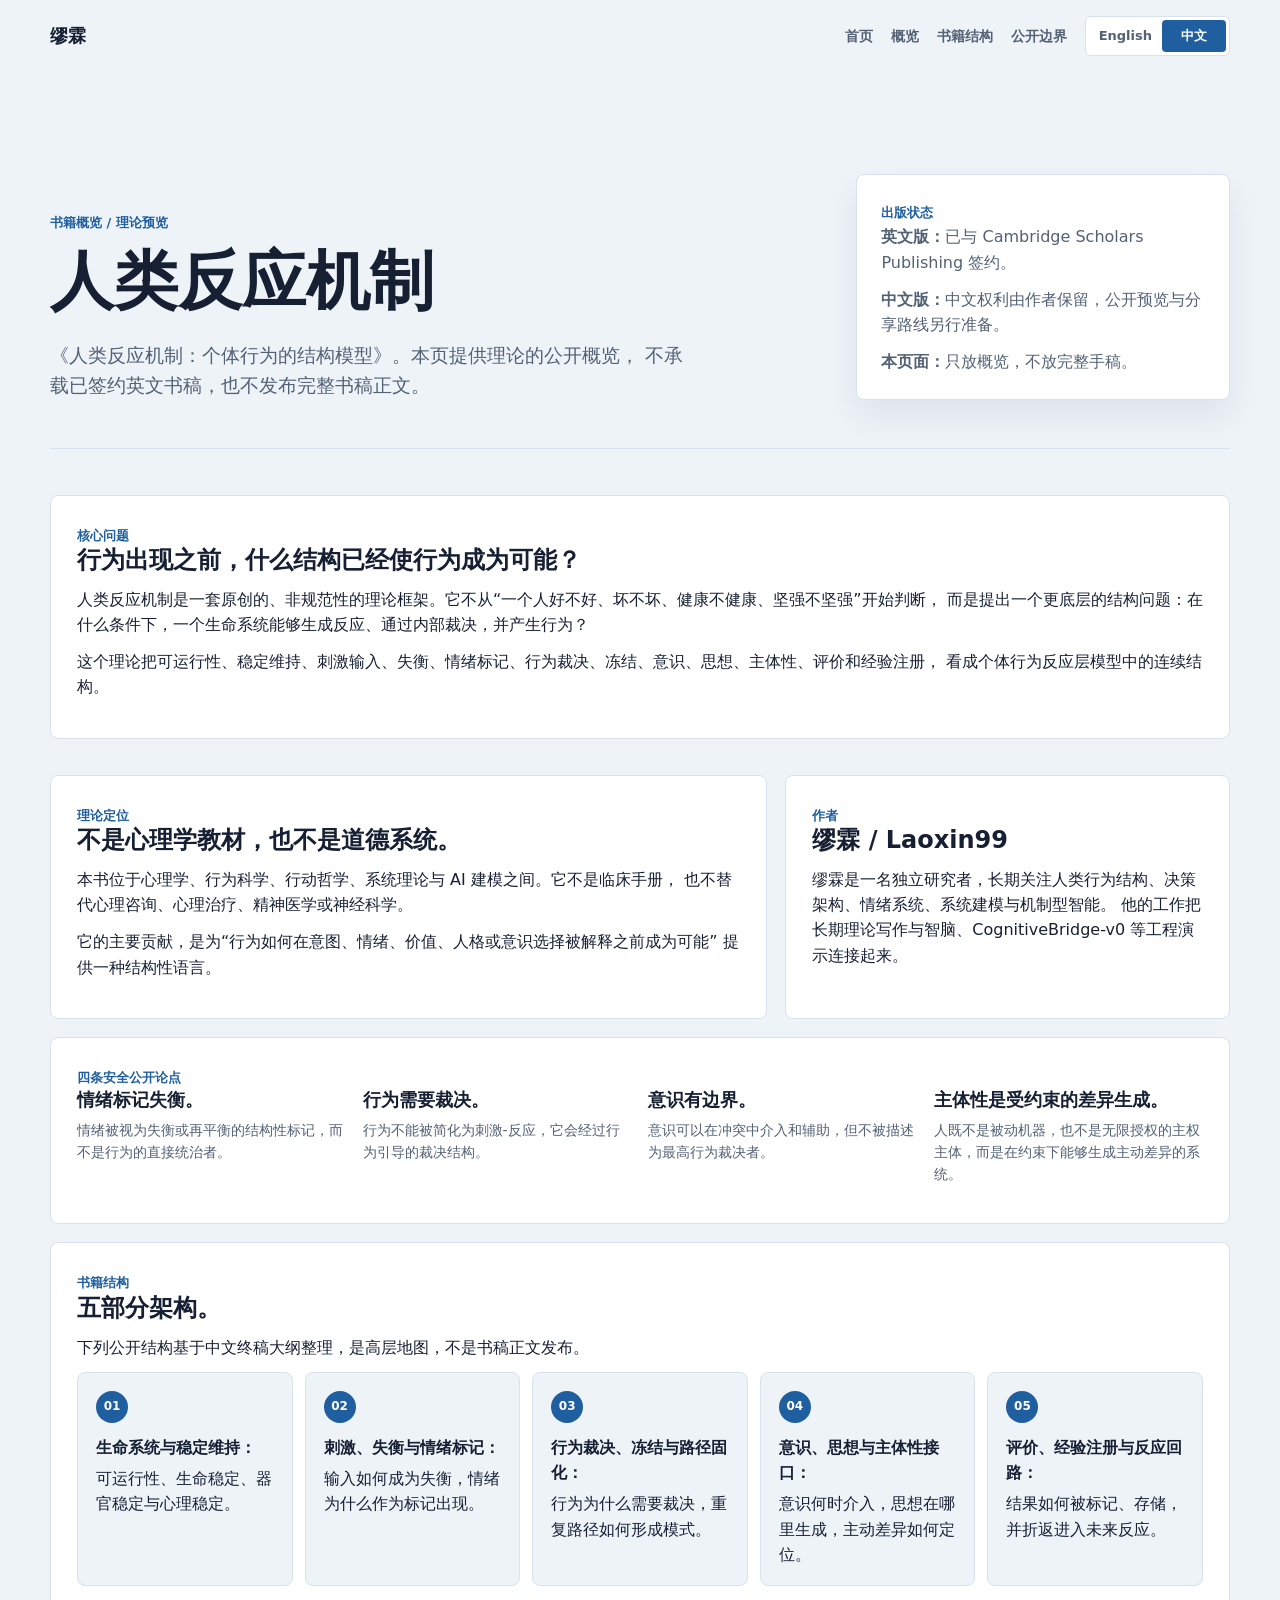
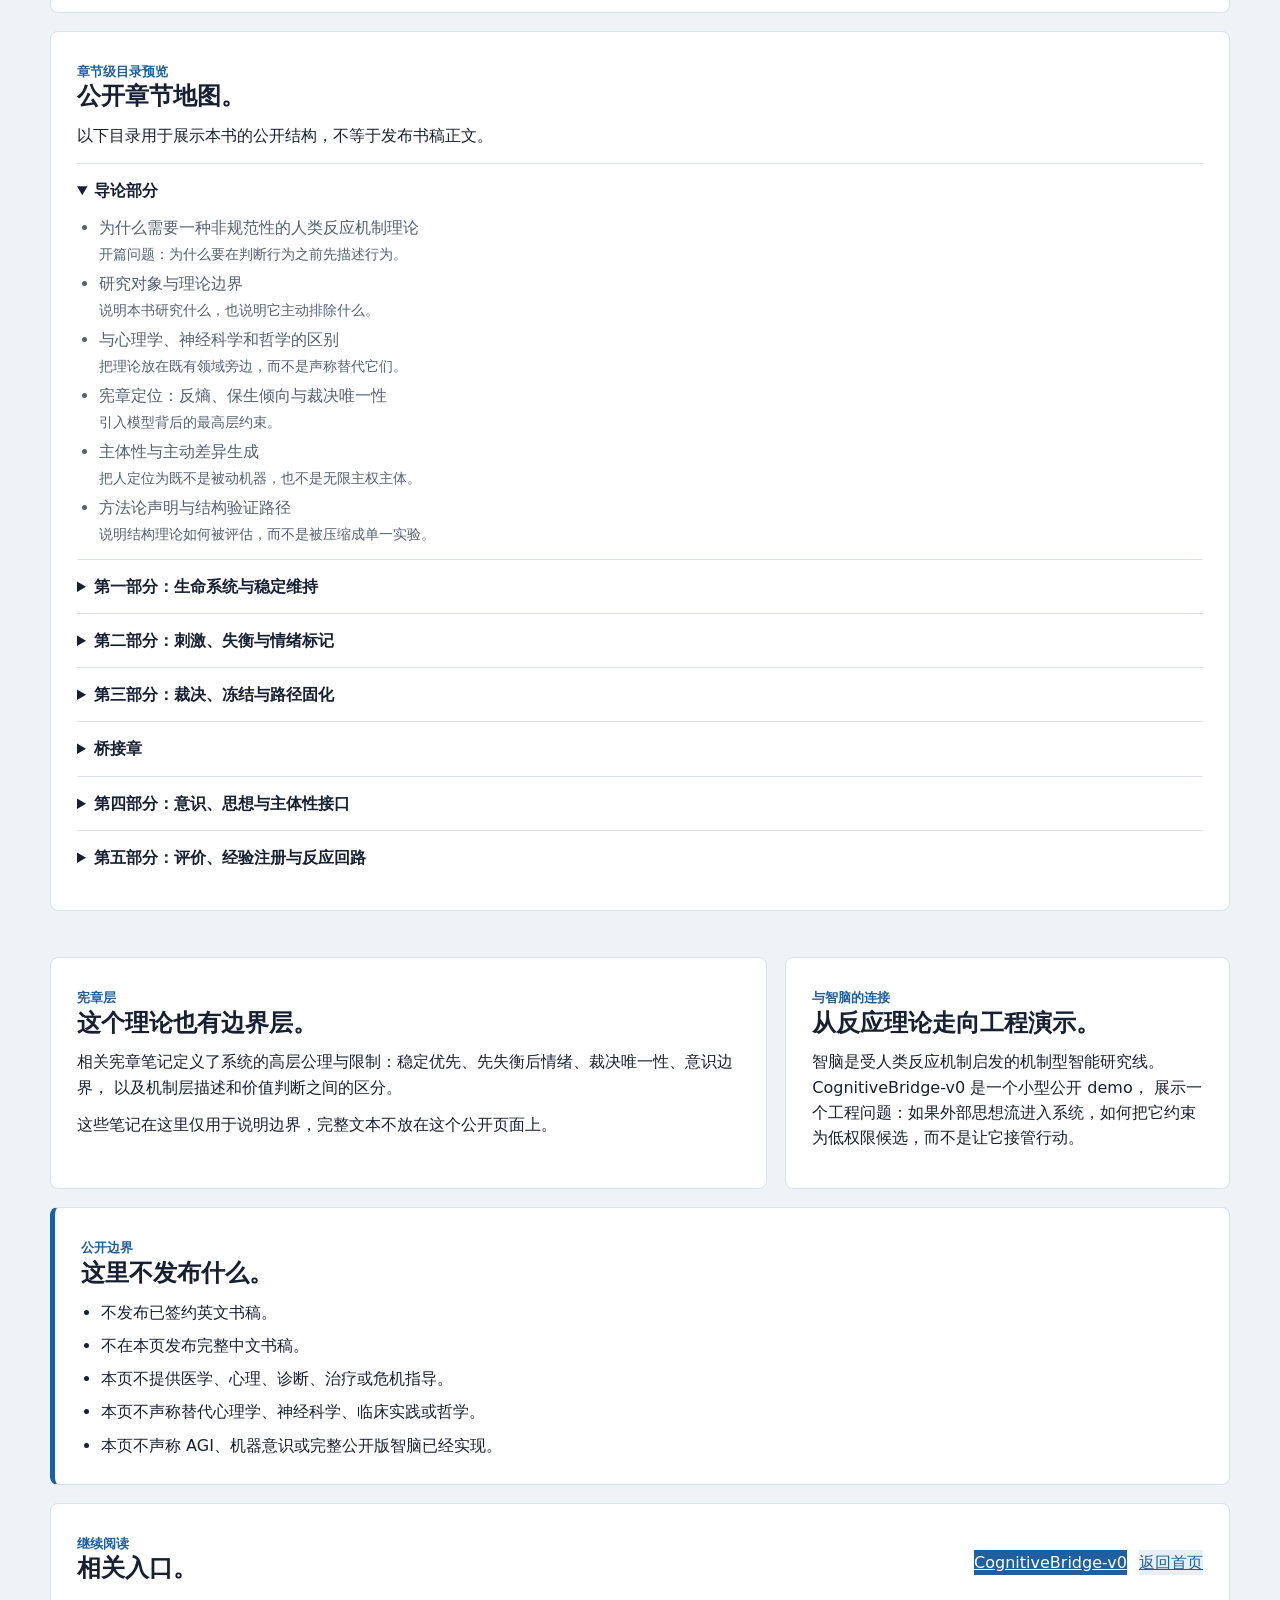
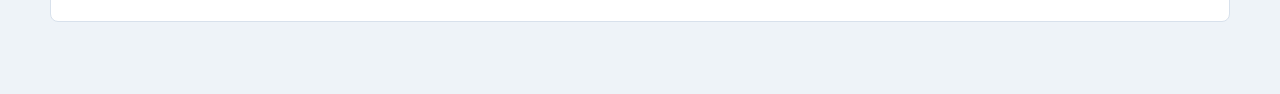
==== human-reaction-mechanism-zh.html @ 334057b4 "Add English and Chinese site switch" ====
<!doctype html>
<html lang="zh-CN">
<head>
  <meta charset="utf-8">
  <meta name="viewport" content="width=device-width, initial-scale=1">
  <title>人类反应机制 | 缪霖</title>
  <meta name="description" content="《人类反应机制：个体行为的结构模型》公开概览，包含出版状态、理论定位、书籍结构、章节地图与公开边界。">
  <link rel="stylesheet" href="styles.css">
</head>
<body>
  <header class="site-header">
    <a class="brand" href="index-zh.html">缪霖</a>
    <div class="header-tools">
      <nav aria-label="主导航">
        <a href="index-zh.html">首页</a>
        <a href="#overview">概览</a>
        <a href="#structure">书籍结构</a>
        <a href="#boundary">公开边界</a>
      </nav>
      <div class="language-switch" aria-label="语言">
        <a href="human-reaction-mechanism.html" lang="en">English</a>
        <a href="human-reaction-mechanism-zh.html" lang="zh-CN" aria-current="true">中文</a>
      </div>
    </div>
  </header>

  <main>
    <section class="detail-hero split-detail">
      <div>
        <p class="eyebrow">书籍概览 / 理论预览</p>
        <h1>人类反应机制</h1>
        <p class="lead">
          《人类反应机制：个体行为的结构模型》。本页提供理论的公开概览，
          不承载已签约英文书稿，也不发布完整书稿正文。
        </p>
      </div>
      <aside class="publication-card" aria-label="出版状态">
        <span class="label">出版状态</span>
        <p><strong>英文版：</strong>已与 Cambridge Scholars Publishing 签约。</p>
        <p><strong>中文版：</strong>中文权利由作者保留，公开预览与分享路线另行准备。</p>
        <p><strong>本页面：</strong>只放概览，不放完整手稿。</p>
      </aside>
    </section>

    <section id="overview" class="detail-layout">
      <article class="section-panel">
        <span class="label">核心问题</span>
        <h2>行为出现之前，什么结构已经使行为成为可能？</h2>
        <p>
          人类反应机制是一套原创的、非规范性的理论框架。它不从“一个人好不好、坏不坏、健康不健康、坚强不坚强”开始判断，
          而是提出一个更底层的结构问题：在什么条件下，一个生命系统能够生成反应、通过内部裁决，并产生行为？
        </p>
        <p>
          这个理论把可运行性、稳定维持、刺激输入、失衡、情绪标记、行为裁决、冻结、意识、思想、主体性、评价和经验注册，
          看成个体行为反应层模型中的连续结构。
        </p>
      </article>

      <article class="section-panel">
        <span class="label">理论定位</span>
        <h2>不是心理学教材，也不是道德系统。</h2>
        <p>
          本书位于心理学、行为科学、行动哲学、系统理论与 AI 建模之间。它不是临床手册，
          也不替代心理咨询、心理治疗、精神医学或神经科学。
        </p>
        <p>
          它的主要贡献，是为“行为如何在意图、情绪、价值、人格或意识选择被解释之前成为可能”
          提供一种结构性语言。
        </p>
      </article>

      <article class="section-panel">
        <span class="label">作者</span>
        <h2>缪霖 / Laoxin99</h2>
        <p>
          缪霖是一名独立研究者，长期关注人类行为结构、决策架构、情绪系统、系统建模与机制型智能。
          他的工作把长期理论写作与智脑、CognitiveBridge-v0 等工程演示连接起来。
        </p>
      </article>
    </section>

    <section class="section-panel theorem-strip">
      <span class="label">四条安全公开论点</span>
      <div class="thesis-grid">
        <div>
          <h3>情绪标记失衡。</h3>
          <p>情绪被视为失衡或再平衡的结构性标记，而不是行为的直接统治者。</p>
        </div>
        <div>
          <h3>行为需要裁决。</h3>
          <p>行为不能被简化为刺激-反应，它会经过行为引导的裁决结构。</p>
        </div>
        <div>
          <h3>意识有边界。</h3>
          <p>意识可以在冲突中介入和辅助，但不被描述为最高行为裁决者。</p>
        </div>
        <div>
          <h3>主体性是受约束的差异生成。</h3>
          <p>人既不是被动机器，也不是无限授权的主权主体，而是在约束下能够生成主动差异的系统。</p>
        </div>
      </div>
    </section>

    <section id="structure" class="section-panel book-structure">
      <div>
        <span class="label">书籍结构</span>
        <h2>五部分架构。</h2>
        <p>
          下列公开结构基于中文终稿大纲整理，是高层地图，不是书稿正文发布。
        </p>
      </div>
      <ol class="structure-list">
        <li><strong>生命系统与稳定维持：</strong>可运行性、生命稳定、器官稳定与心理稳定。</li>
        <li><strong>刺激、失衡与情绪标记：</strong>输入如何成为失衡，情绪为什么作为标记出现。</li>
        <li><strong>行为裁决、冻结与路径固化：</strong>行为为什么需要裁决，重复路径如何形成模式。</li>
        <li><strong>意识、思想与主体性接口：</strong>意识何时介入，思想在哪里生成，主动差异如何定位。</li>
        <li><strong>评价、经验注册与反应回路：</strong>结果如何被标记、存储，并折返进入未来反应。</li>
      </ol>
    </section>

    <section class="section-panel toc-preview">
      <span class="label">章节级目录预览</span>
      <h2>公开章节地图。</h2>
      <p>
        以下目录用于展示本书的公开结构，不等于发布书稿正文。
      </p>

      <details open>
        <summary>导论部分</summary>
        <ul class="toc-list">
          <li>为什么需要一种非规范性的人类反应机制理论 <span class="toc-note">开篇问题：为什么要在判断行为之前先描述行为。</span></li>
          <li>研究对象与理论边界 <span class="toc-note">说明本书研究什么，也说明它主动排除什么。</span></li>
          <li>与心理学、神经科学和哲学的区别 <span class="toc-note">把理论放在既有领域旁边，而不是声称替代它们。</span></li>
          <li>宪章定位：反熵、保生倾向与裁决唯一性 <span class="toc-note">引入模型背后的最高层约束。</span></li>
          <li>主体性与主动差异生成 <span class="toc-note">把人定位为既不是被动机器，也不是无限主权主体。</span></li>
          <li>方法论声明与结构验证路径 <span class="toc-note">说明结构理论如何被评估，而不是被压缩成单一实验。</span></li>
        </ul>
      </details>

      <details>
        <summary>第一部分：生命系统与稳定维持</summary>
        <ul class="toc-list">
          <li>1. 生命系统的最低定义：可运行性 <span class="toc-note">从允许系统继续运行的最小条件开始。</span></li>
          <li>2. 生命稳定维持：生死轴的结构位置 <span class="toc-note">说明为什么生存层约束位于一切后续行为的底部。</span></li>
          <li>3. 器官稳定维持：生理基础轴 <span class="toc-note">把身体运行连接到更大的反应结构。</span></li>
          <li>4. 心理稳定维持：社会生存中的可运行性 <span class="toc-note">把稳定从身体延伸到社会与心理连续性。</span></li>
        </ul>
      </details>

      <details>
        <summary>第二部分：刺激、失衡与情绪标记</summary>
        <ul class="toc-list">
          <li>5. 刺激系统：系统输入的完整分类 <span class="toc-note">梳理什么能够进入系统，并在成为主体意义之前处于何种位置。</span></li>
          <li>6. 失衡：从状态变化到稳定偏离 <span class="toc-note">追问变化何时成为系统必须处理的压力。</span></li>
          <li>7. 可感知机制：为什么此刻生成情绪 <span class="toc-note">探索为什么一些失衡被感知，而另一些保持沉默。</span></li>
          <li>8. 情绪的结构定义：标记，而非驱动者 <span class="toc-note">把情绪重新放回反应过程中的信号位置，而不是最终指挥者位置。</span></li>
        </ul>
      </details>

      <details>
        <summary>第三部分：裁决、冻结与路径固化</summary>
        <ul class="toc-list">
          <li>9. 行为不是反应：裁决结构的必要性 <span class="toc-note">区分即时反应与允许行为发生的更深过程。</span></li>
          <li>10. 行为引导机制：裁决系统的整体结构 <span class="toc-note">引入行动如何被授权或阻断的中心机制。</span></li>
          <li>11. 行为框架的来源：生理、心理社会与意义连接结构 <span class="toc-note">说明行为为什么在意识解释之前已经受多重框架塑造。</span></li>
          <li>12. 框架切换的触发条件与风险区 <span class="toc-note">观察一个人何时从一种运行框架转入另一种框架。</span></li>
          <li>13. 冻结：裁决路径的动态固化 <span class="toc-note">说明重复路线如何变得难以松动。</span></li>
          <li>14. 冻结的结构后果：从人格到创伤的统一框架 <span class="toc-note">为常被分开讨论的模式提供结构视角。</span></li>
          <li>15. 欲望序流：定性选择机制 <span class="toc-note">考察接受和拒绝如何在最终排序前被塑造。</span></li>
          <li>16. 选择机制：排序流与优先级结构 <span class="toc-note">探索竞争倾向如何在约束下被排序。</span></li>
          <li>17. 裁决的输出形式：允许、抑制与延迟 <span class="toc-note">说明“不行动”也可以是一种结构化结果。</span></li>
          <li>18. 行为模式库：裁决路径的固化与继承 <span class="toc-note">解释过往路线如何成为未来反应的可用模板。</span></li>
        </ul>
      </details>

      <details>
        <summary>桥接章</summary>
        <ul class="toc-list">
          <li>主体认知结构与行为引导机制：意识、思想与长期塑造 <span class="toc-note">把行为机制连接到后续关于意识与思想的讨论。</span></li>
        </ul>
      </details>

      <details>
        <summary>第四部分：意识、思想与主体性接口</summary>
        <ul class="toc-list">
          <li>19. 意识介入的条件：警戒区与高冲突调用 <span class="toc-note">追问意识什么时候被调用，为什么不是所有反应都需要意识。</span></li>
          <li>20. 意识权限的边界：辅助者，而非裁决者 <span class="toc-note">谨慎划定意识能做什么、不能做什么。</span></li>
          <li>21. 思想的最小结构定义与生成条件 <span class="toc-note">把思想视为在条件下生成的结构，而不是神秘第一因。</span></li>
          <li>22. 思想的三种来源：反应性、任务性与主动差异生成 <span class="toc-note">区分不同思想来源，而不是压平为一种类型。</span></li>
          <li>23. 思想反馈：第三类刺激的形成 <span class="toc-note">说明思想如何返回系统并成为新的输入。</span></li>
          <li>24. 主体性接口：主动差异生成的机制位置 <span class="toc-note">把主体性放进受约束机制内部，而不是放在一切结构之外。</span></li>
        </ul>
      </details>

      <details>
        <summary>第五部分：评价、经验注册与反应回路</summary>
        <ul class="toc-list">
          <li>25. 评价系统：运行结果的结构标记 <span class="toc-note">探索系统如何在反应完成后标记已经发生的事情。</span></li>
          <li>26. 经验注册：参数更新与行为模式重构 <span class="toc-note">说明经验如何改变未来反应条件。</span></li>
          <li>27. 阈值、权重与稳定区的历史沉积 <span class="toc-note">观察时间如何沉积为变化后的阈值和权重。</span></li>
          <li>28. 反应机制的闭环结构 <span class="toc-note">把各层结构汇合成持续循环。</span></li>
          <li>29. 人不是被动机器，也不是过度授权的主体 <span class="toc-note">以机制、能动性和人的差异之间的平衡收束全书。</span></li>
        </ul>
      </details>
    </section>

    <section class="detail-layout compact">
      <article class="section-panel">
        <span class="label">宪章层</span>
        <h2>这个理论也有边界层。</h2>
        <p>
          相关宪章笔记定义了系统的高层公理与限制：稳定优先、先失衡后情绪、裁决唯一性、意识边界，
          以及机制层描述和价值判断之间的区分。
        </p>
        <p>
          这些笔记在这里仅用于说明边界，完整文本不放在这个公开页面上。
        </p>
      </article>

      <article class="section-panel">
        <span class="label">与智脑的连接</span>
        <h2>从反应理论走向工程演示。</h2>
        <p>
          智脑是受人类反应机制启发的机制型智能研究线。CognitiveBridge-v0 是一个小型公开 demo，
          展示一个工程问题：如果外部思想流进入系统，如何把它约束为低权限候选，而不是让它接管行动。
        </p>
      </article>
    </section>

    <section id="boundary" class="section-panel boundary">
      <span class="label">公开边界</span>
      <h2>这里不发布什么。</h2>
      <ul class="clean-list">
        <li>不发布已签约英文书稿。</li>
        <li>不在本页发布完整中文书稿。</li>
        <li>本页不提供医学、心理、诊断、治疗或危机指导。</li>
        <li>本页不声称替代心理学、神经科学、临床实践或哲学。</li>
        <li>本页不声称 AGI、机器意识或完整公开版智脑已经实现。</li>
      </ul>
    </section>

    <section id="links" class="section-panel link-strip">
      <div>
        <span class="label">继续阅读</span>
        <h2>相关入口。</h2>
      </div>
      <div class="link-actions">
        <a class="primary-action" href="https://gitee.com/miaolin99/cognitive-bridge-v0">CognitiveBridge-v0</a>
        <a class="secondary-action" href="index-zh.html">返回首页</a>
      </div>
    </section>
  </main>
</body>
</html>
---- styles.css ----
:root {
  --ink: #172033;
  --muted: #536174;
  --soft: #eef3f8;
  --line: #d8e1ec;
  --panel: #ffffff;
  --accent: #1f5f9f;
  --accent-soft: #e7f0fa;
  --success: #2d7a55;
}

* {
  box-sizing: border-box;
}

body {
  margin: 0;
  font-family: Inter, ui-sans-serif, system-ui, -apple-system, BlinkMacSystemFont, "Segoe UI", sans-serif;
  color: var(--ink);
  background: var(--soft);
  line-height: 1.58;
  -webkit-font-smoothing: antialiased;
  text-rendering: optimizeLegibility;
}

a {
  color: inherit;
}

.site-header {
  width: min(1180px, calc(100% - 48px));
  min-height: 72px;
  margin: 0 auto;
  display: flex;
  align-items: center;
  justify-content: space-between;
  gap: 24px;
}

.brand {
  font-size: 18px;
  font-weight: 800;
  color: var(--ink);
  text-decoration: none;
}

nav {
  display: flex;
  align-items: center;
  gap: 18px;
}

nav a {
  color: var(--muted);
  font-size: 14px;
  font-weight: 700;
  text-decoration: none;
}

.header-tools {
  display: flex;
  align-items: center;
  gap: 18px;
}

.language-switch {
  display: inline-flex;
  align-items: center;
  padding: 3px;
  border: 1px solid var(--line);
  border-radius: 6px;
  background: var(--panel);
}

.language-switch a {
  min-width: 64px;
  padding: 6px 10px;
  border-radius: 4px;
  color: var(--muted);
  font-size: 13px;
  font-weight: 800;
  text-align: center;
  text-decoration: none;
}

.language-switch a[aria-current="true"] {
  color: #ffffff;
  background: var(--accent);
}

main {
  width: min(1180px, calc(100% - 48px));
  margin: 0 auto;
  padding: 28px 0 72px;
}

.hero {
  display: grid;
  grid-template-columns: minmax(0, 1fr) minmax(360px, 0.76fr);
  gap: 56px;
  align-items: center;
  min-height: 520px;
  padding: 34px 0 58px;
  border-bottom: 1px solid var(--line);
}

.eyebrow,
.label {
  margin: 0 0 14px;
  color: var(--accent);
  font-size: 13px;
  font-weight: 800;
  letter-spacing: 0;
  text-transform: uppercase;
}

h1 {
  max-width: 680px;
  margin: 0;
  font-size: clamp(40px, 5.2vw, 66px);
  line-height: 1.06;
  letter-spacing: 0;
  font-weight: 760;
}

.lead {
  max-width: 640px;
  margin: 24px 0 0;
  color: var(--muted);
  font-size: 19px;
}

.actions {
  display: flex;
  flex-wrap: wrap;
  gap: 12px;
  margin-top: 30px;
}

.actions a {
  display: inline-flex;
  align-items: center;
  justify-content: center;
  min-height: 46px;
  padding: 0 18px;
  border-radius: 6px;
  font-weight: 800;
  text-decoration: none;
}

.primary-action {
  color: #ffffff;
  background: var(--accent);
}

.secondary-action {
  color: var(--accent);
  background: var(--accent-soft);
}

.trace-card {
  background: var(--panel);
  border: 1px solid var(--line);
  border-radius: 8px;
  box-shadow: 0 16px 34px rgba(23, 32, 51, 0.07);
  overflow: hidden;
}

.trace-header {
  display: flex;
  justify-content: space-between;
  gap: 16px;
  padding: 18px 20px;
  border-bottom: 1px solid var(--line);
  color: var(--ink);
  font-weight: 800;
}

.status-dot {
  color: var(--success);
  font-size: 13px;
  font-weight: 800;
}

.flow {
  padding: 10px 20px 20px;
}

.flow-item {
  position: relative;
  padding: 18px 0 18px 46px;
  border-bottom: 1px solid var(--line);
}

.flow-item.final {
  border-bottom: 0;
}

.step {
  position: absolute;
  left: 0;
  top: 18px;
  width: 30px;
  height: 30px;
  display: inline-flex;
  align-items: center;
  justify-content: center;
  border-radius: 50%;
  color: #ffffff;
  background: var(--accent);
  font-size: 12px;
  font-weight: 900;
}

.flow strong {
  display: block;
  font-size: 16px;
}

.flow p {
  margin: 6px 0 0;
  color: var(--muted);
  font-size: 14px;
}

.research-grid {
  display: grid;
  grid-template-columns: repeat(3, minmax(0, 1fr));
  gap: 18px;
  margin-top: 28px;
}

article,
.section-panel {
  position: relative;
  background: var(--panel);
  border: 1px solid var(--line);
  border-radius: 8px;
  padding: 26px;
}

.l0-entry {
  grid-column: 1 / -1;
  display: grid;
  grid-template-columns: minmax(0, 1.2fr) minmax(260px, 0.8fr);
  column-gap: 28px;
  align-items: start;
  border-left: 5px solid var(--accent);
}

.l0-entry h2 {
  max-width: 680px;
  font-size: clamp(26px, 3vw, 38px);
}

.l0-entry p {
  max-width: 720px;
}

.l0-entry .status {
  grid-column: 1;
}

.mini-actions {
  grid-column: 2;
  grid-row: 1 / span 3;
  display: flex;
  flex-direction: column;
  gap: 10px;
  padding: 18px;
  border: 1px solid var(--line);
  border-radius: 8px;
  background: var(--soft);
}

.mini-actions a {
  display: inline-flex;
  align-items: center;
  justify-content: center;
  min-height: 42px;
  padding: 0 14px;
  border-radius: 6px;
  color: #ffffff;
  background: var(--accent);
  font-weight: 800;
  text-decoration: none;
}

.mini-actions a + a {
  color: var(--accent);
  background: var(--accent-soft);
}

.video-note {
  grid-column: 2;
  margin: 12px 0 0;
  color: var(--muted);
  font-size: 13px;
}

.linked-panel {
  transition: border-color 160ms ease, transform 160ms ease, box-shadow 160ms ease;
}

.linked-panel:hover {
  border-color: rgba(31, 95, 159, 0.44);
  box-shadow: 0 12px 28px rgba(23, 32, 51, 0.08);
  transform: translateY(-2px);
}

.panel-link {
  position: absolute;
  inset: 0;
  border-radius: 8px;
  text-decoration: none;
}

h2 {
  margin: 0 0 12px;
  font-size: 24px;
  line-height: 1.16;
  letter-spacing: 0;
  font-weight: 760;
}

p {
  margin: 0 0 12px;
}

.status {
  margin: 18px 0 0;
  color: var(--muted);
  font-size: 14px;
}

.section-panel {
  margin-top: 18px;
}

.roadmap {
  display: grid;
  grid-template-columns: minmax(260px, 0.74fr) minmax(0, 1.26fr);
  gap: 24px;
  align-items: start;
}

ol {
  margin: 0;
  padding-left: 22px;
}

.boundary {
  border-left: 5px solid var(--accent);
}

.detail-hero {
  max-width: 880px;
  padding: 74px 0 48px;
  border-bottom: 1px solid var(--line);
}

.split-detail {
  max-width: none;
  display: grid;
  grid-template-columns: minmax(0, 1fr) minmax(320px, 0.48fr);
  gap: 28px;
  align-items: end;
}

.detail-hero h1 {
  font-size: clamp(40px, 5vw, 64px);
}

.publication-card {
  background: var(--panel);
  border: 1px solid var(--line);
  border-radius: 8px;
  padding: 24px;
  box-shadow: 0 16px 34px rgba(23, 32, 51, 0.07);
}

.publication-card p {
  color: var(--muted);
}

.publication-card p:last-child {
  margin-bottom: 0;
}

.detail-layout {
  display: grid;
  grid-template-columns: minmax(0, 1fr) minmax(300px, 0.62fr);
  gap: 18px;
  margin-top: 28px;
}

.detail-layout > .section-panel:first-child {
  grid-column: 1 / -1;
}

.detail-layout.compact > .section-panel:first-child {
  grid-column: auto;
}

.clean-list {
  margin: 0;
  padding-left: 20px;
}

.clean-list li + li {
  margin-top: 8px;
}

.theorem-strip,
.book-structure {
  margin-top: 18px;
}

.thesis-grid {
  display: grid;
  grid-template-columns: repeat(4, minmax(0, 1fr));
  gap: 16px;
}

.thesis-grid h3 {
  margin: 0 0 8px;
  font-size: 18px;
  line-height: 1.22;
}

.thesis-grid p {
  color: var(--muted);
  font-size: 14px;
}

.structure-list {
  display: grid;
  grid-template-columns: repeat(5, minmax(0, 1fr));
  gap: 12px;
  padding: 0;
  list-style: none;
  counter-reset: structure;
}

.structure-list li {
  min-height: 170px;
  padding: 18px;
  border: 1px solid var(--line);
  border-radius: 8px;
  background: var(--soft);
  counter-increment: structure;
}

.structure-list li::before {
  content: "0" counter(structure);
  display: inline-flex;
  align-items: center;
  justify-content: center;
  width: 32px;
  height: 32px;
  margin-bottom: 12px;
  border-radius: 50%;
  color: #ffffff;
  background: var(--accent);
  font-size: 12px;
  font-weight: 900;
}

.structure-list strong {
  display: block;
  margin-bottom: 6px;
}

.toc-preview {
  margin-top: 18px;
}

.toc-preview details {
  border-top: 1px solid var(--line);
  padding: 14px 0;
}

.toc-preview details:first-of-type {
  margin-top: 14px;
}

.toc-preview summary {
  cursor: pointer;
  color: var(--ink);
  font-weight: 850;
}

.toc-list {
  margin: 12px 0 0;
  padding-left: 22px;
  color: var(--muted);
}

.toc-list li + li {
  margin-top: 6px;
}

.toc-note {
  display: block;
  margin-top: 4px;
  color: var(--muted);
  font-size: 14px;
  line-height: 1.48;
}

.link-strip {
  display: flex;
  align-items: center;
  justify-content: space-between;
  gap: 20px;
}

.link-actions {
  display: flex;
  flex-wrap: wrap;
  gap: 12px;
}

@media (max-width: 900px) {
  .site-header {
    width: min(100% - 28px, 1180px);
  }

  nav {
    display: none;
  }

  .header-tools {
    gap: 8px;
  }

  .language-switch a {
    min-width: 54px;
    padding: 6px 8px;
  }

  main {
    width: min(100% - 28px, 1180px);
    padding: 16px 0 42px;
  }

  .hero,
  .roadmap {
    grid-template-columns: 1fr;
  }

  .hero {
    min-height: auto;
    gap: 24px;
    padding-top: 18px;
  }

  h1 {
    font-size: 42px;
  }

  .lead {
    font-size: 18px;
  }

  .research-grid {
    grid-template-columns: 1fr;
  }

  .l0-entry {
    grid-template-columns: 1fr;
  }

  .l0-entry .status,
  .mini-actions,
  .video-note {
    grid-column: auto;
    grid-row: auto;
  }

  .split-detail,
  .thesis-grid,
  .structure-list {
    grid-template-columns: 1fr;
  }

  .structure-list li {
    min-height: auto;
  }

  .detail-hero {
    padding: 32px 0 34px;
  }

  .detail-layout,
  .link-strip {
    grid-template-columns: 1fr;
    display: grid;
  }
}

/* Personal introduction and longform */
.about-section {
  display: grid;
  grid-template-columns: minmax(240px, 0.62fr) minmax(0, 1.38fr);
  gap: 44px;
  padding: 64px 0;
  border-bottom: 1px solid var(--line);
}

.about-heading h2 {
  max-width: 360px;
  font-size: 36px;
  line-height: 1.12;
}

.about-copy {
  max-width: 760px;
}

.about-copy p {
  color: var(--muted);
  font-size: 17px;
  line-height: 1.82;
}

.story-link {
  display: inline-flex;
  align-items: center;
  min-height: 44px;
  margin-top: 8px;
  padding: 0 16px;
  border: 1px solid var(--accent);
  border-radius: 6px;
  color: var(--accent);
  font-weight: 800;
  text-decoration: none;
}

.story-link:hover {
  color: #ffffff;
  background: var(--accent);
}

.story-page {
  width: min(100% - 48px, 1180px);
}

.story-hero {
  max-width: 860px;
  padding: 74px 0 42px;
  border-bottom: 1px solid var(--line);
}

.story-hero h1 {
  font-size: clamp(42px, 6vw, 72px);
  line-height: 1.04;
}

.story-intro {
  margin-top: 22px;
  color: var(--muted);
  font-size: 18px;
}

.longform {
  max-width: 780px;
  margin: 0 auto;
  padding: 54px 0 80px;
  border: 0;
  border-radius: 0;
  background: transparent;
}

.longform section + section {
  margin-top: 52px;
  padding-top: 48px;
  border-top: 1px solid var(--line);
}

.longform h2 {
  margin-bottom: 22px;
  font-size: 30px;
  line-height: 1.22;
}

.longform h3 {
  margin: 34px 0 14px;
  font-size: 21px;
}

.longform p {
  margin-bottom: 18px;
  font-family: "Noto Serif SC", "Songti SC", SimSun, serif;
  font-size: 18px;
  line-height: 1.95;
}

.longform blockquote {
  margin: 28px 0;
  padding: 18px 22px;
  border-left: 4px solid var(--accent);
  background: var(--accent-soft);
}

.longform blockquote p {
  margin: 0;
  font-family: inherit;
  font-weight: 800;
}

.question-lines {
  margin: 26px 0;
  padding: 22px;
  border: 1px solid var(--line);
  border-radius: 8px;
  background: var(--panel);
}

.question-lines p {
  margin: 0;
  font-family: inherit;
  font-weight: 800;
}

.question-lines p + p {
  margin-top: 6px;
}

@media (max-width: 900px) {
  .about-section {
    grid-template-columns: 1fr;
    gap: 22px;
    padding: 42px 0;
  }

  .about-heading h2 {
    font-size: 30px;
  }

  .about-copy p {
    font-size: 16px;
  }

  .story-page {
    width: min(100% - 28px, 1180px);
  }

  .story-hero {
    padding: 38px 0 28px;
  }

  .story-hero h1 {
    font-size: 40px;
  }

  .longform {
    padding: 36px 0 56px;
  }

  .longform section + section {
    margin-top: 38px;
    padding-top: 36px;
  }

  .longform h2 {
    font-size: 26px;
  }

  .longform p {
    font-size: 17px;
    line-height: 1.88;
  }
}
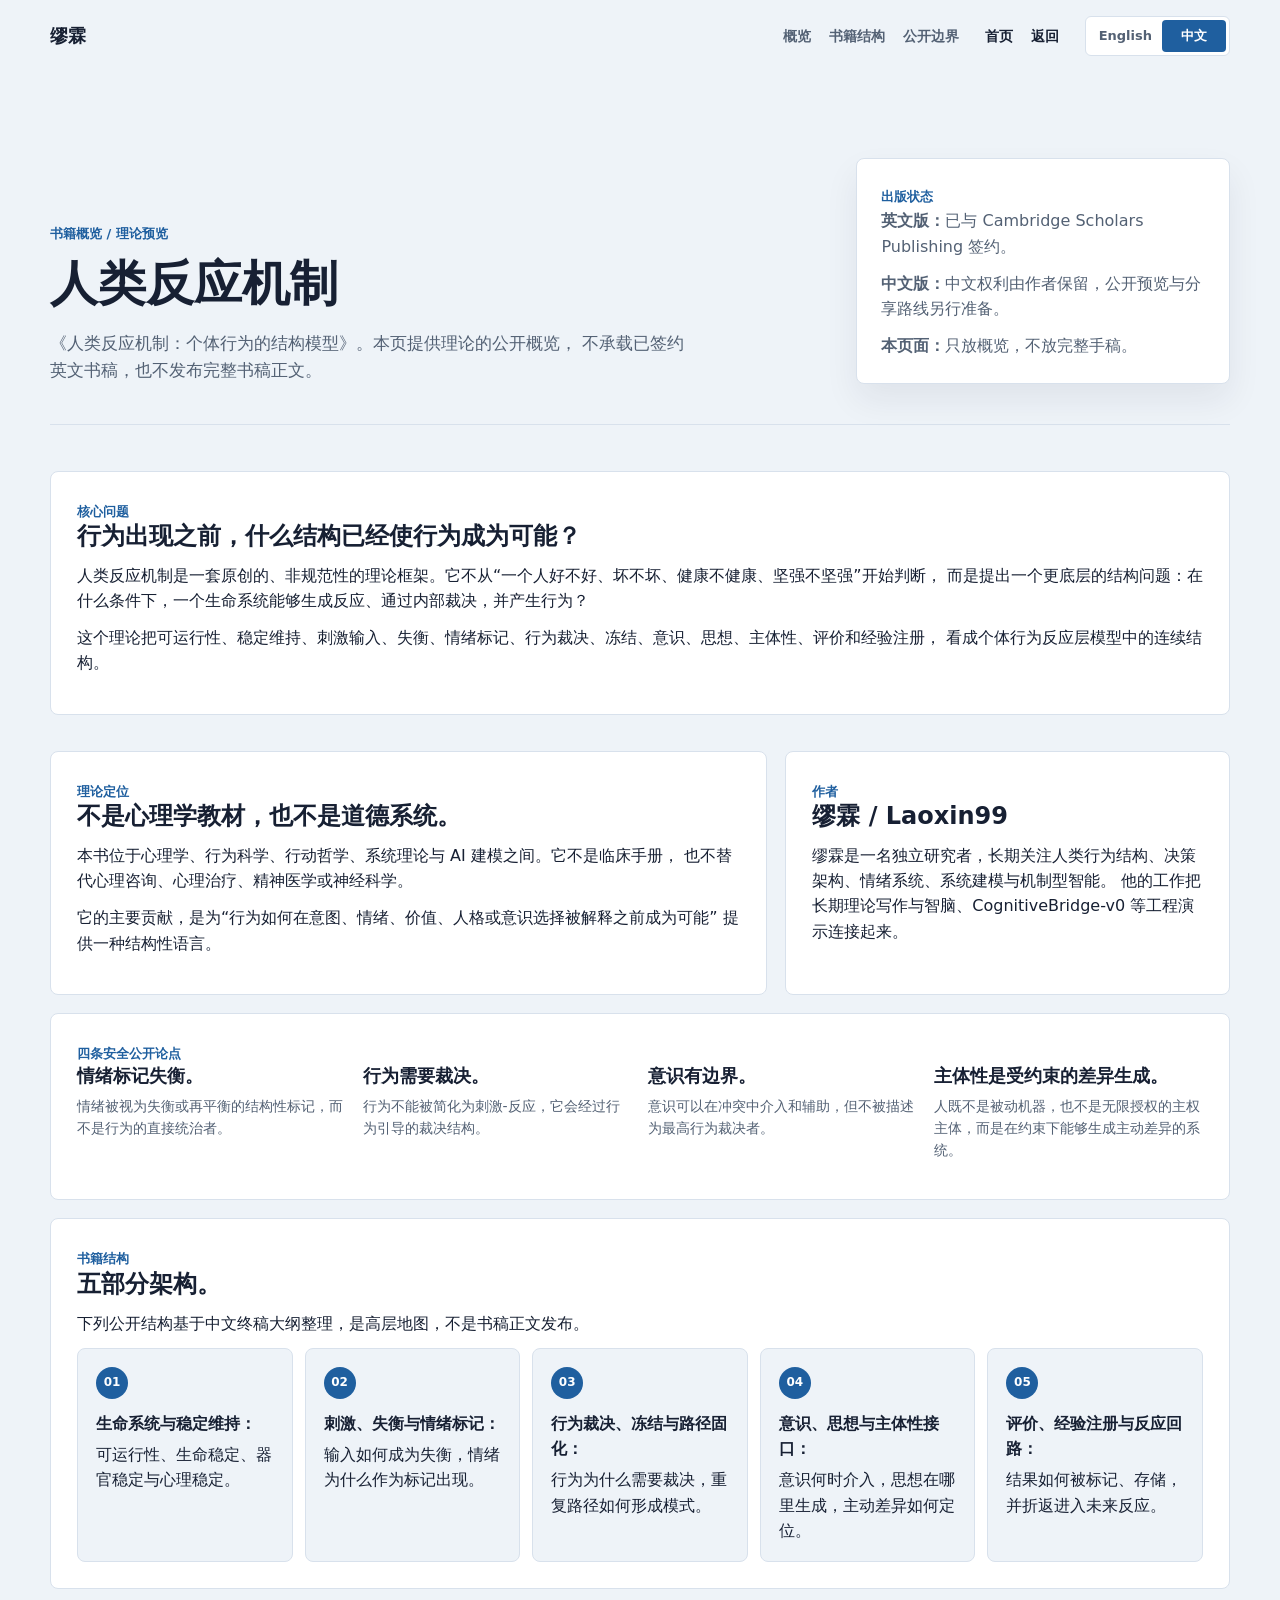
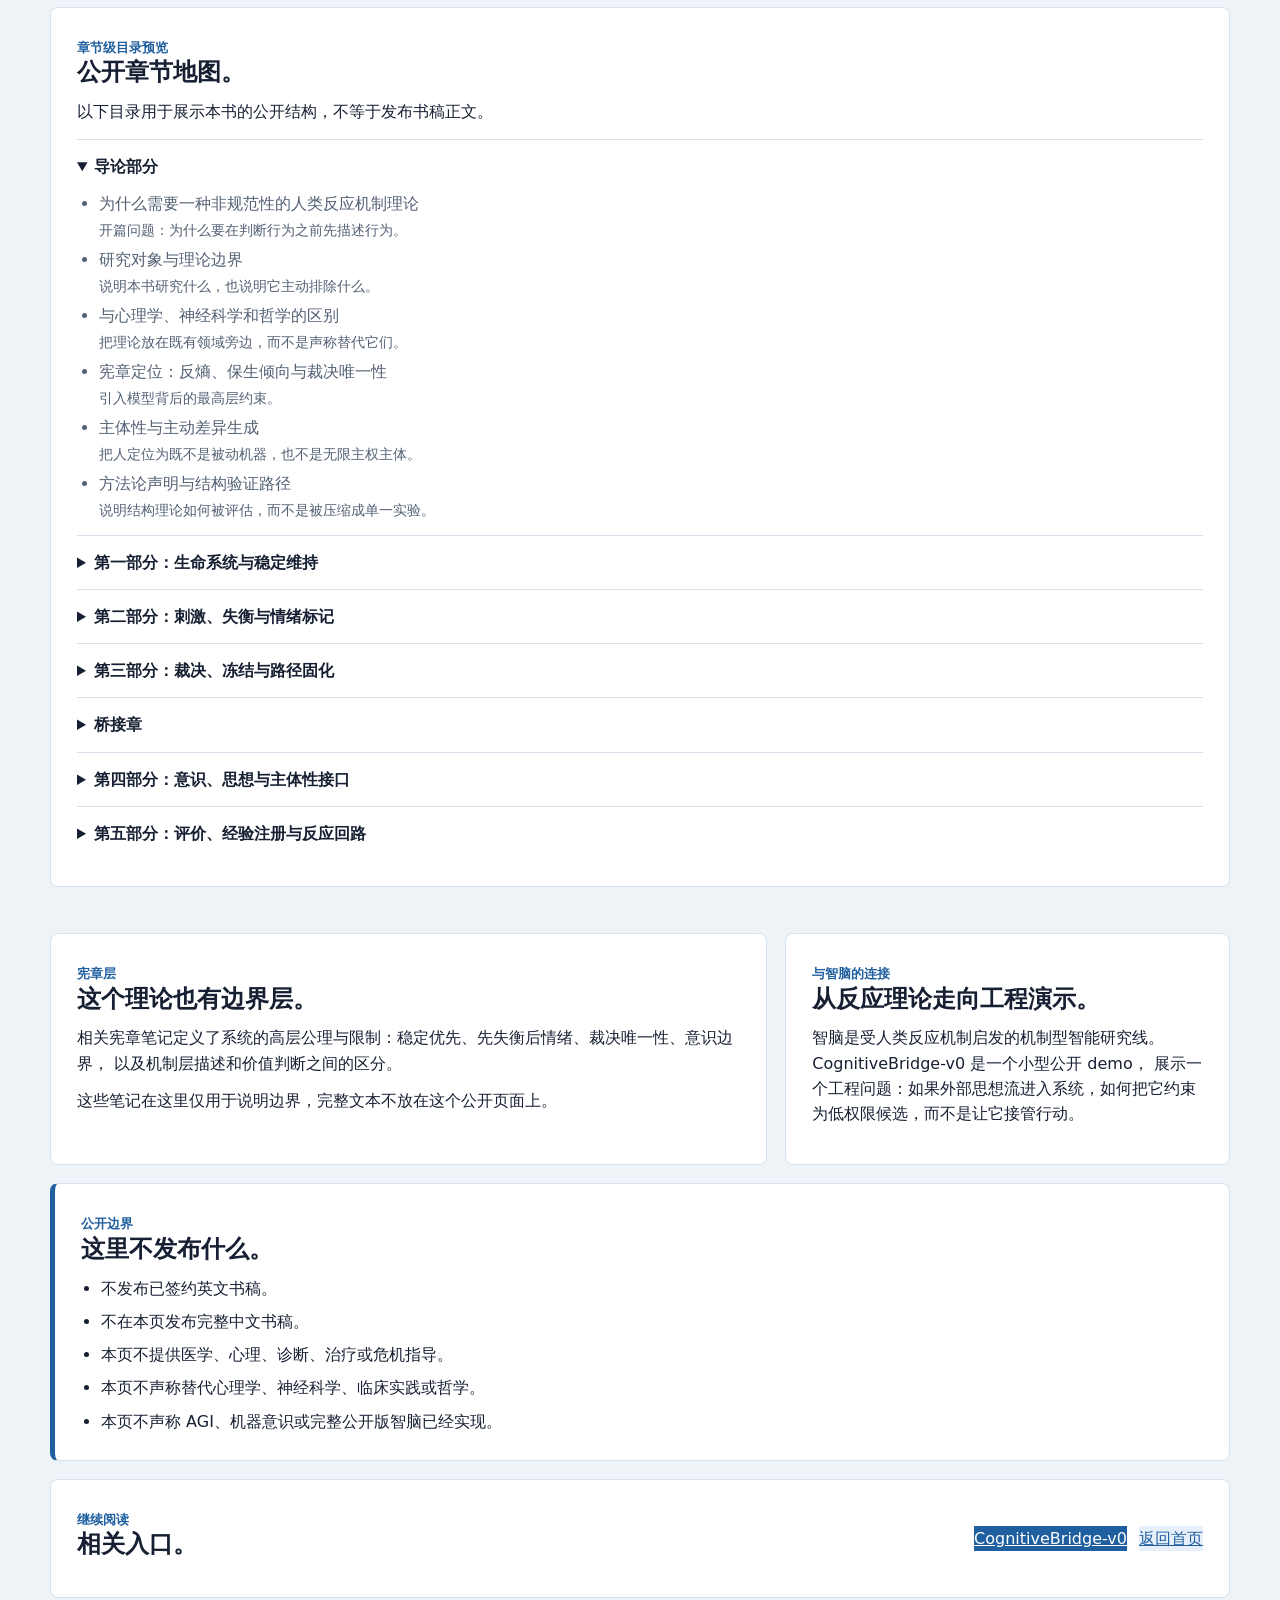
==== commit a2d933c5: "Add home and back navigation across pages" ====
--- a/human-reaction-mechanism-zh.html
+++ b/human-reaction-mechanism-zh.html
@@ -5,18 +5,21 @@
   <meta name="viewport" content="width=device-width, initial-scale=1">
   <title>人类反应机制 | 缪霖</title>
   <meta name="description" content="《人类反应机制：个体行为的结构模型》公开概览，包含出版状态、理论定位、书籍结构、章节地图与公开边界。">
-  <link rel="stylesheet" href="styles.css">
+  <link rel="stylesheet" href="styles.css?v=20260803-3">
 </head>
 <body>
   <header class="site-header">
     <a class="brand" href="index-zh.html">缪霖</a>
     <div class="header-tools">
       <nav aria-label="主导航">
-        <a href="index-zh.html">首页</a>
         <a href="#overview">概览</a>
         <a href="#structure">书籍结构</a>
         <a href="#boundary">公开边界</a>
       </nav>
+      <div class="page-controls" aria-label="页面导航">
+        <a href="index-zh.html">首页</a>
+        <button type="button" onclick="if (history.length > 1) { history.back(); } else { location.href='index-zh.html'; }">返回</button>
+      </div>
       <div class="language-switch" aria-label="语言">
         <a href="human-reaction-mechanism.html" lang="en">English</a>
         <a href="human-reaction-mechanism-zh.html" lang="zh-CN" aria-current="true">中文</a>
--- a/styles.css
+++ b/styles.css
@@ -87,6 +87,35 @@
   color: #ffffff;
   background: var(--accent);
 }
+
+.page-controls {
+  display: inline-flex;
+  align-items: center;
+  gap: 2px;
+  white-space: nowrap;
+}
+
+.page-controls a,
+.page-controls button {
+  appearance: none;
+  padding: 6px 8px;
+  border: 0;
+  border-radius: 4px;
+  color: var(--ink);
+  background: transparent;
+  font: inherit;
+  font-size: 14px;
+  font-weight: 800;
+  line-height: 1.2;
+  text-decoration: none;
+  cursor: pointer;
+}
+
+.page-controls a:hover,
+.page-controls button:hover {
+  color: var(--accent);
+  background: var(--accent-soft);
+}
 
 main {
   width: min(1180px, calc(100% - 48px));
@@ -94,13 +123,13 @@
   padding: 28px 0 72px;
 }
 
-.hero {
-  display: grid;
-  grid-template-columns: minmax(0, 1fr) minmax(360px, 0.76fr);
-  gap: 56px;
-  align-items: center;
-  min-height: 520px;
-  padding: 34px 0 58px;
+.hero {
+  display: grid;
+  grid-template-columns: minmax(0, 0.96fr) minmax(360px, 0.78fr);
+  gap: 44px;
+  align-items: center;
+  min-height: 430px;
+  padding: 24px 0 40px;
   border-bottom: 1px solid var(--line);
 }
 
@@ -114,27 +143,42 @@
   text-transform: uppercase;
 }
 
-h1 {
-  max-width: 680px;
-  margin: 0;
-  font-size: clamp(40px, 5.2vw, 66px);
-  line-height: 1.06;
+h1 {
+  max-width: 620px;
+  margin: 0;
+  font-size: clamp(34px, 3.8vw, 44px);
+  line-height: 1.12;
   letter-spacing: 0;
   font-weight: 760;
 }
 
-.lead {
-  max-width: 640px;
-  margin: 24px 0 0;
-  color: var(--muted);
-  font-size: 19px;
-}
-
-.actions {
+.brand-title {
+  max-width: none;
+  font-size: 66px;
+  line-height: 1.06;
+}
+
+.brand-tagline {
+  margin: 10px 0 0;
+  color: var(--ink);
+  font-size: 22px;
+  font-weight: 800;
+  line-height: 1.35;
+  white-space: nowrap;
+}
+
+.lead {
+  max-width: 640px;
+  margin: 20px 0 0;
+  color: var(--muted);
+  font-size: 17px;
+}
+
+.actions {
   display: flex;
   flex-wrap: wrap;
   gap: 12px;
-  margin-top: 30px;
+  margin-top: 24px;
 }
 
 .actions a {
@@ -248,9 +292,10 @@
   border-left: 5px solid var(--accent);
 }
 
-.l0-entry h2 {
-  max-width: 680px;
-  font-size: clamp(26px, 3vw, 38px);
+.l0-entry h2 {
+  max-width: 700px;
+  font-size: clamp(23px, 2.2vw, 28px);
+  line-height: 1.22;
 }
 
 .l0-entry p {
@@ -353,9 +398,9 @@
   border-left: 5px solid var(--accent);
 }
 
-.detail-hero {
-  max-width: 880px;
-  padding: 74px 0 48px;
+.detail-hero {
+  max-width: 880px;
+  padding: 58px 0 40px;
   border-bottom: 1px solid var(--line);
 }
 
@@ -367,8 +412,9 @@
   align-items: end;
 }
 
-.detail-hero h1 {
-  font-size: clamp(40px, 5vw, 64px);
+.detail-hero h1 {
+  font-size: clamp(34px, 4vw, 48px);
+  line-height: 1.08;
 }
 
 .publication-card {
@@ -555,12 +601,20 @@
     padding-top: 18px;
   }
 
-  h1 {
-    font-size: 42px;
-  }
-
-  .lead {
-    font-size: 18px;
+  h1 {
+    font-size: 34px;
+  }
+
+  .brand-title {
+    font-size: 48px;
+  }
+
+  .brand-tagline {
+    font-size: 13px;
+  }
+
+  .lead {
+    font-size: 16px;
   }
 
   .research-grid {
@@ -600,28 +654,28 @@
 }
 
 /* Personal introduction and longform */
-.about-section {
+.about-section {
   display: grid;
   grid-template-columns: minmax(240px, 0.62fr) minmax(0, 1.38fr);
-  gap: 44px;
-  padding: 64px 0;
+  gap: 36px;
+  padding: 52px 0;
   border-bottom: 1px solid var(--line);
 }
 
-.about-heading h2 {
-  max-width: 360px;
-  font-size: 36px;
-  line-height: 1.12;
+.about-heading h2 {
+  max-width: 360px;
+  font-size: 30px;
+  line-height: 1.18;
 }
 
 .about-copy {
   max-width: 760px;
 }
 
-.about-copy p {
-  color: var(--muted);
-  font-size: 17px;
-  line-height: 1.82;
+.about-copy p {
+  color: var(--muted);
+  font-size: 16px;
+  line-height: 1.78;
 }
 
 .story-link {
@@ -646,15 +700,16 @@
   width: min(100% - 48px, 1180px);
 }
 
-.story-hero {
-  max-width: 860px;
-  padding: 74px 0 42px;
+.story-hero {
+  max-width: 860px;
+  padding: 58px 0 36px;
   border-bottom: 1px solid var(--line);
 }
 
-.story-hero h1 {
-  font-size: clamp(42px, 6vw, 72px);
-  line-height: 1.04;
+.story-hero h1 {
+  max-width: 760px;
+  font-size: clamp(34px, 4.2vw, 48px);
+  line-height: 1.08;
 }
 
 .story-intro {
@@ -734,8 +789,8 @@
     padding: 42px 0;
   }
 
-  .about-heading h2 {
-    font-size: 30px;
+  .about-heading h2 {
+    font-size: 27px;
   }
 
   .about-copy p {
@@ -750,8 +805,8 @@
     padding: 38px 0 28px;
   }
 
-  .story-hero h1 {
-    font-size: 40px;
+  .story-hero h1 {
+    font-size: 34px;
   }
 
   .longform {
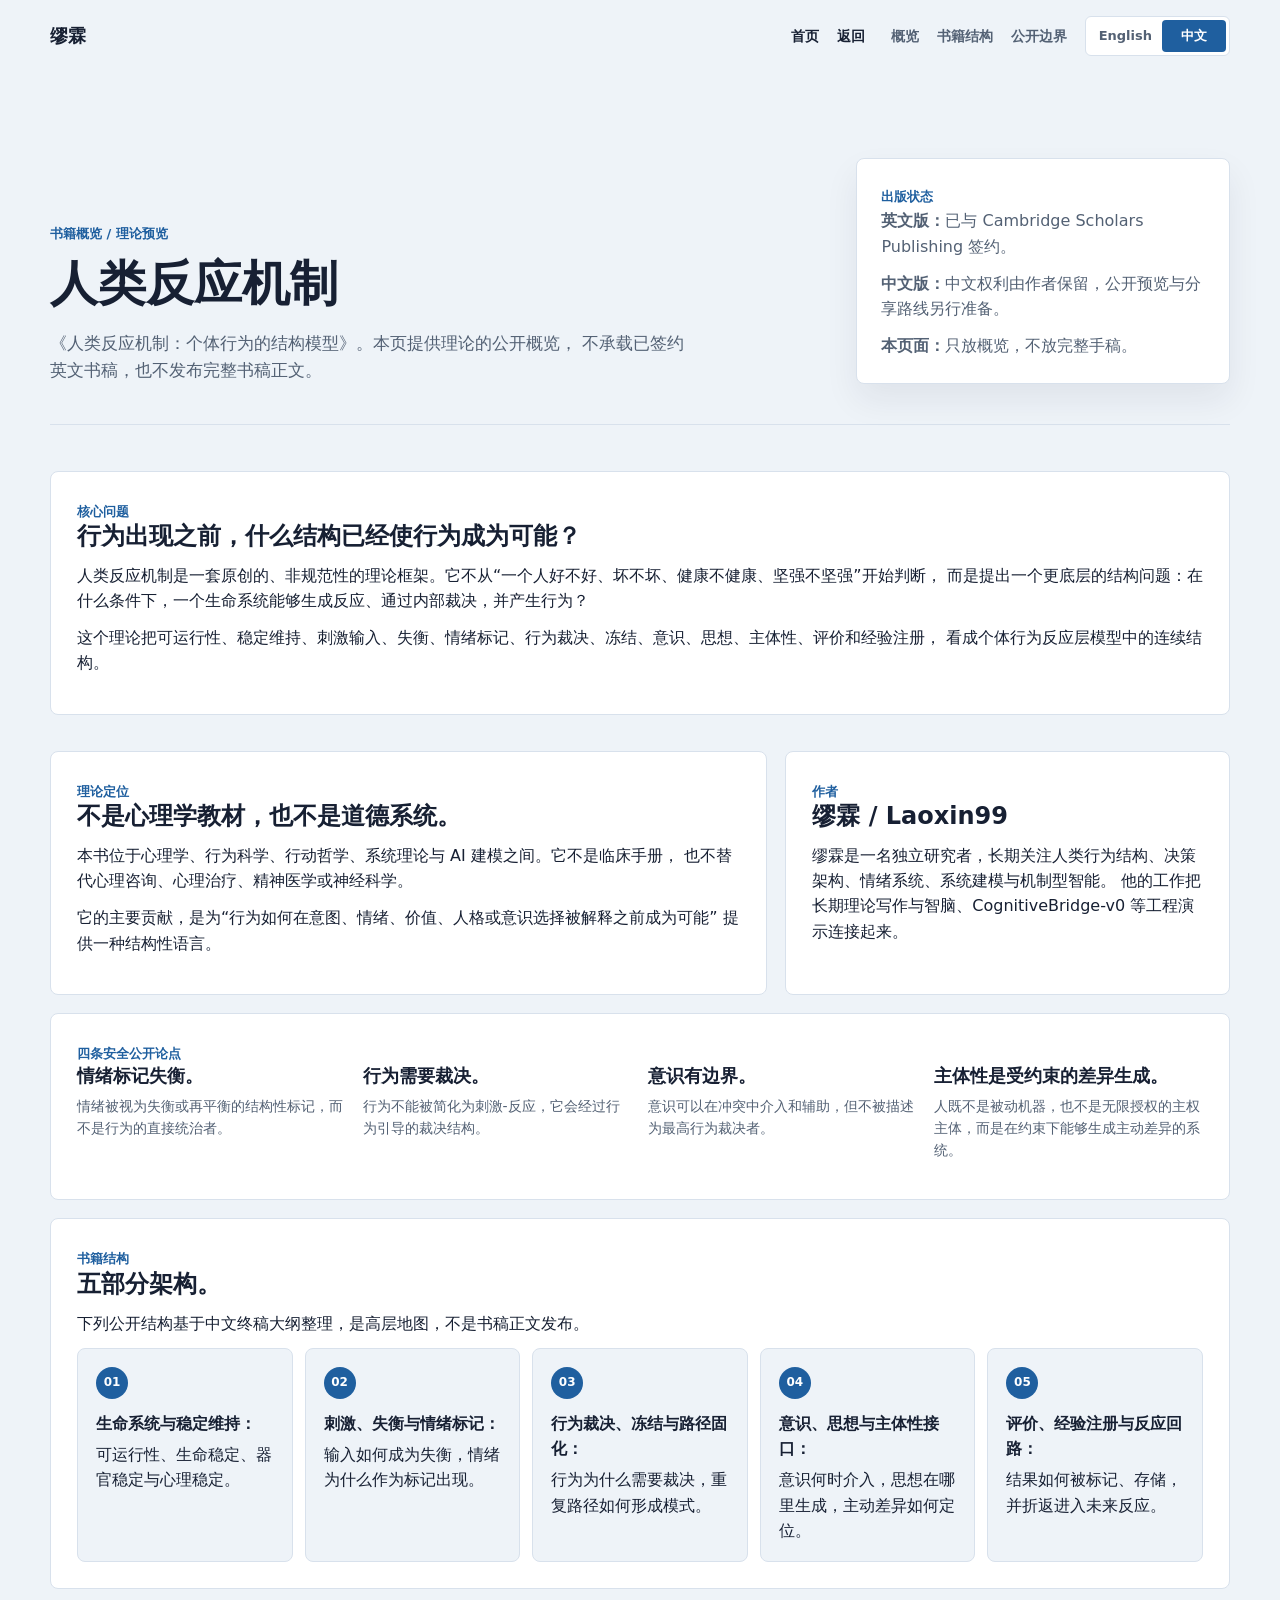
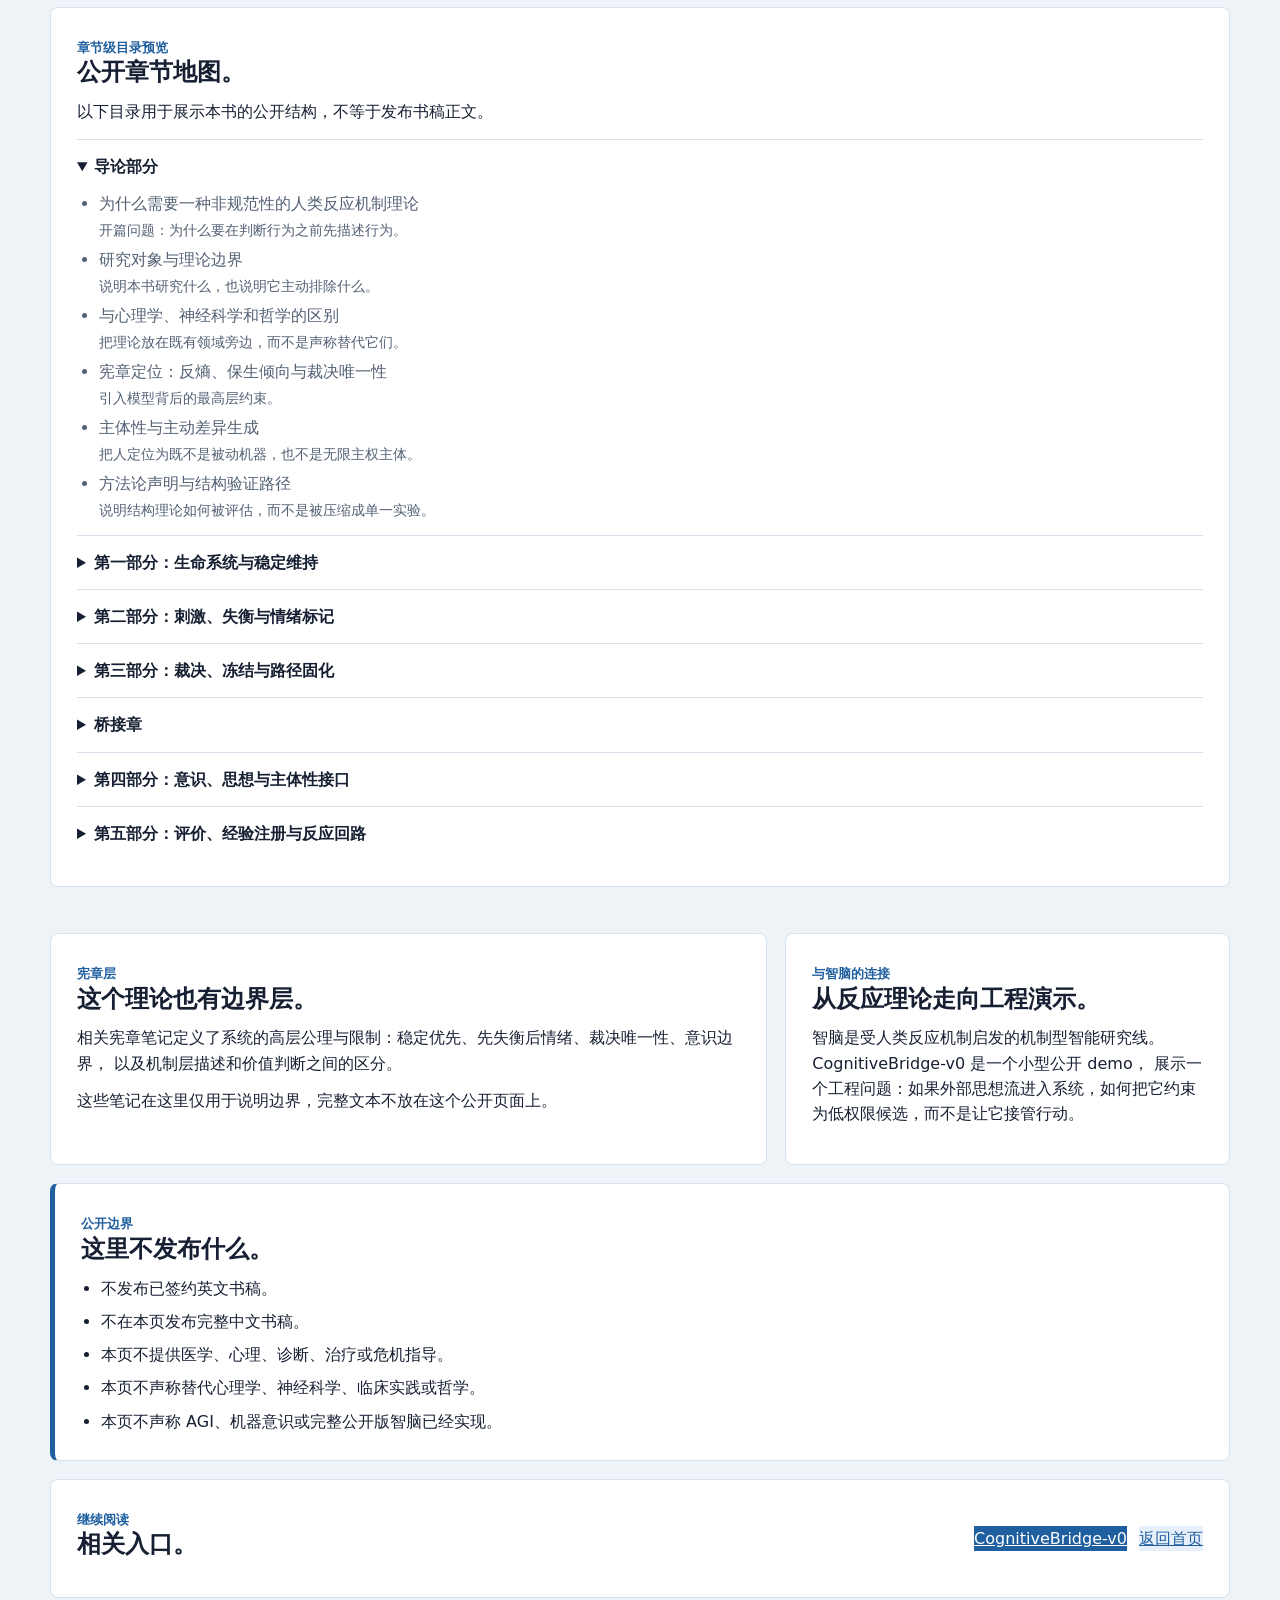
==== commit a32c02a3: "Place home and back first in navigation" ====
--- a/human-reaction-mechanism-zh.html
+++ b/human-reaction-mechanism-zh.html
@@ -11,15 +11,15 @@
   <header class="site-header">
     <a class="brand" href="index-zh.html">缪霖</a>
     <div class="header-tools">
+      <div class="page-controls" aria-label="页面导航">
+        <a href="index-zh.html">首页</a>
+        <button type="button" onclick="if (history.length > 1) { history.back(); } else { location.href='index-zh.html'; }">返回</button>
+      </div>
       <nav aria-label="主导航">
         <a href="#overview">概览</a>
         <a href="#structure">书籍结构</a>
         <a href="#boundary">公开边界</a>
       </nav>
-      <div class="page-controls" aria-label="页面导航">
-        <a href="index-zh.html">首页</a>
-        <button type="button" onclick="if (history.length > 1) { history.back(); } else { location.href='index-zh.html'; }">返回</button>
-      </div>
       <div class="language-switch" aria-label="语言">
         <a href="human-reaction-mechanism.html" lang="en">English</a>
         <a href="human-reaction-mechanism-zh.html" lang="zh-CN" aria-current="true">中文</a>
